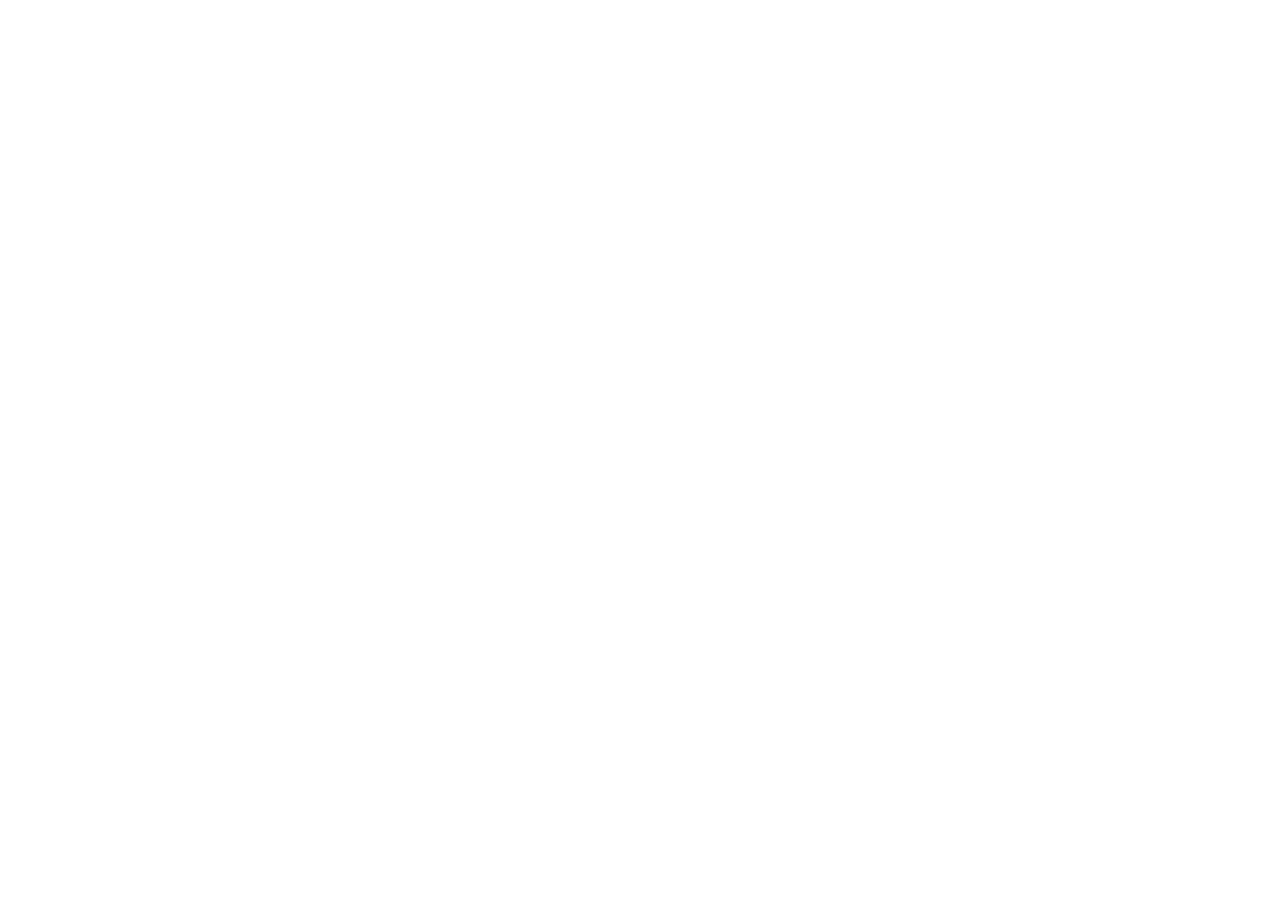
==== index.html @ 77e65579 "new project" ====
<!DOCTYPE html>
<html lang="en">
<head>
    <meta charset="UTF-8">
    <meta name="viewport" content="width=device-width, initial-scale=1.0">
    <title>Document</title>
</head>
<body>
    
</body>
</html>
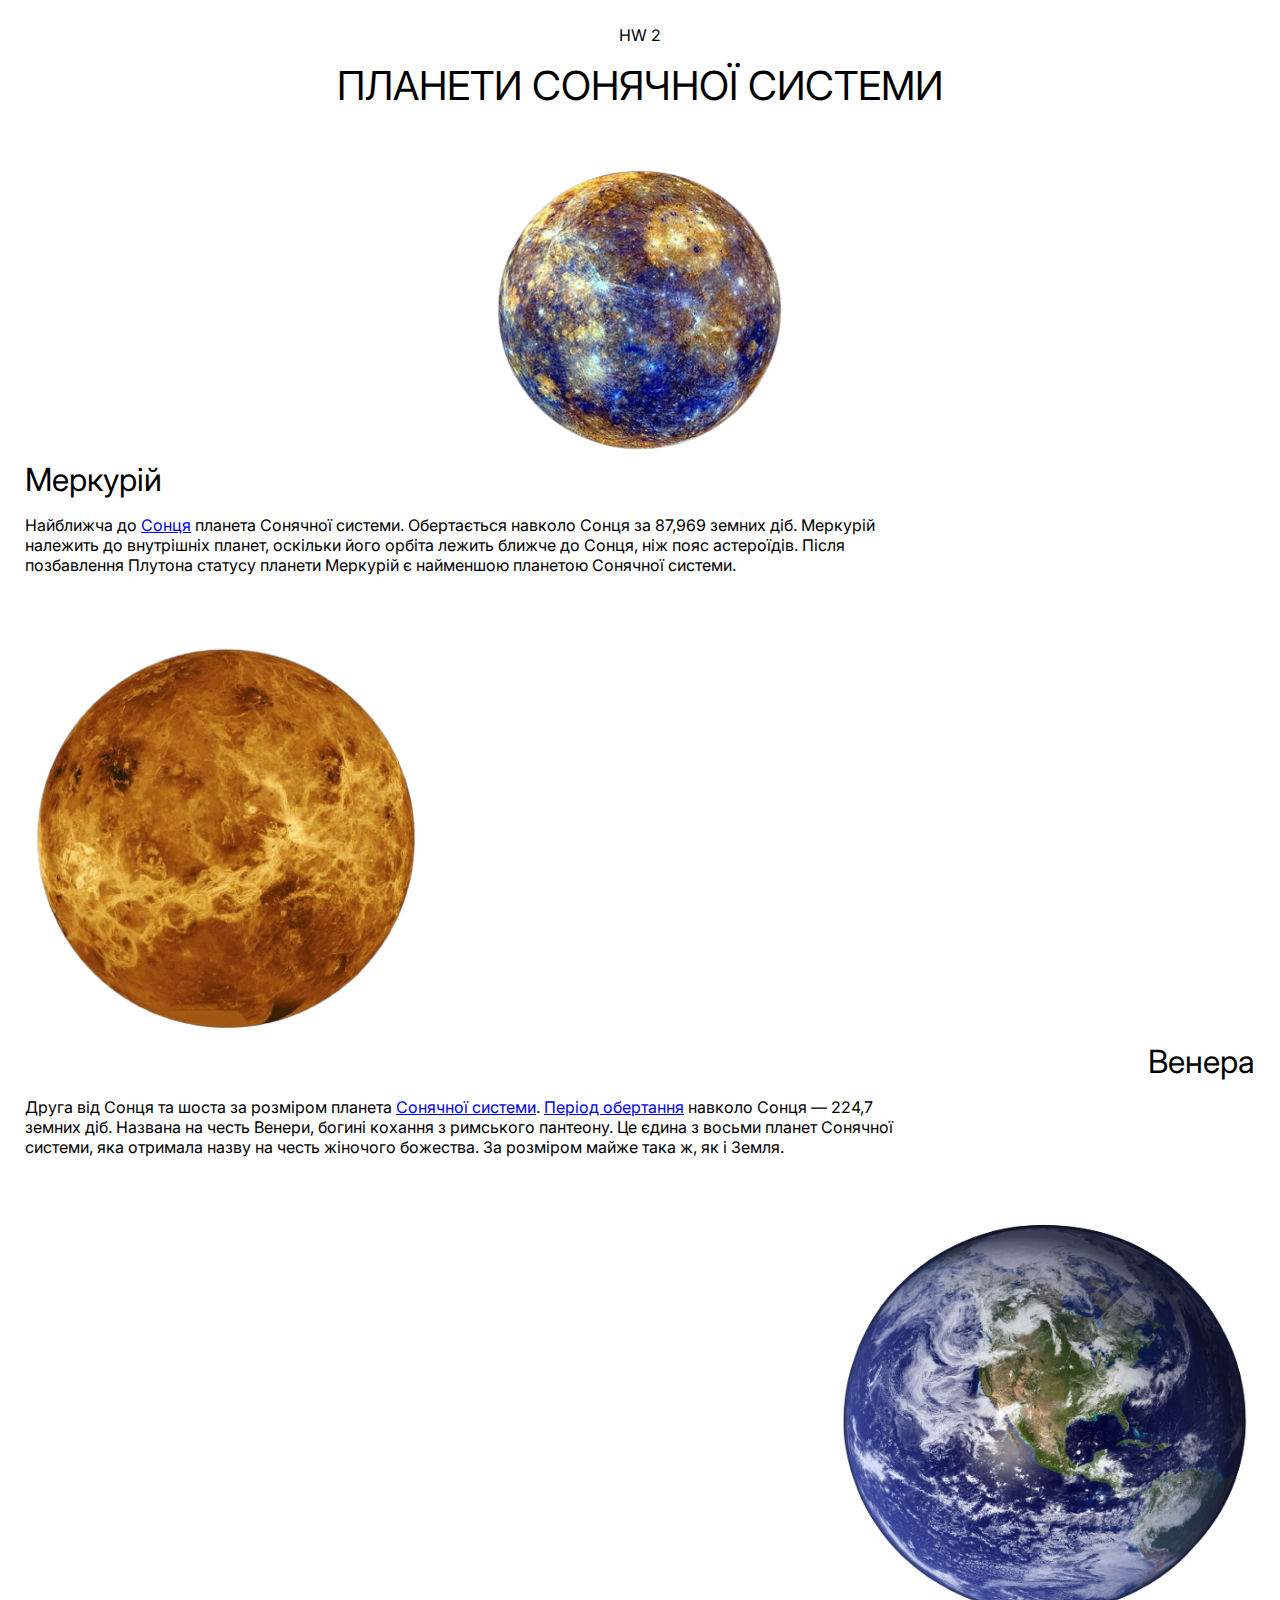
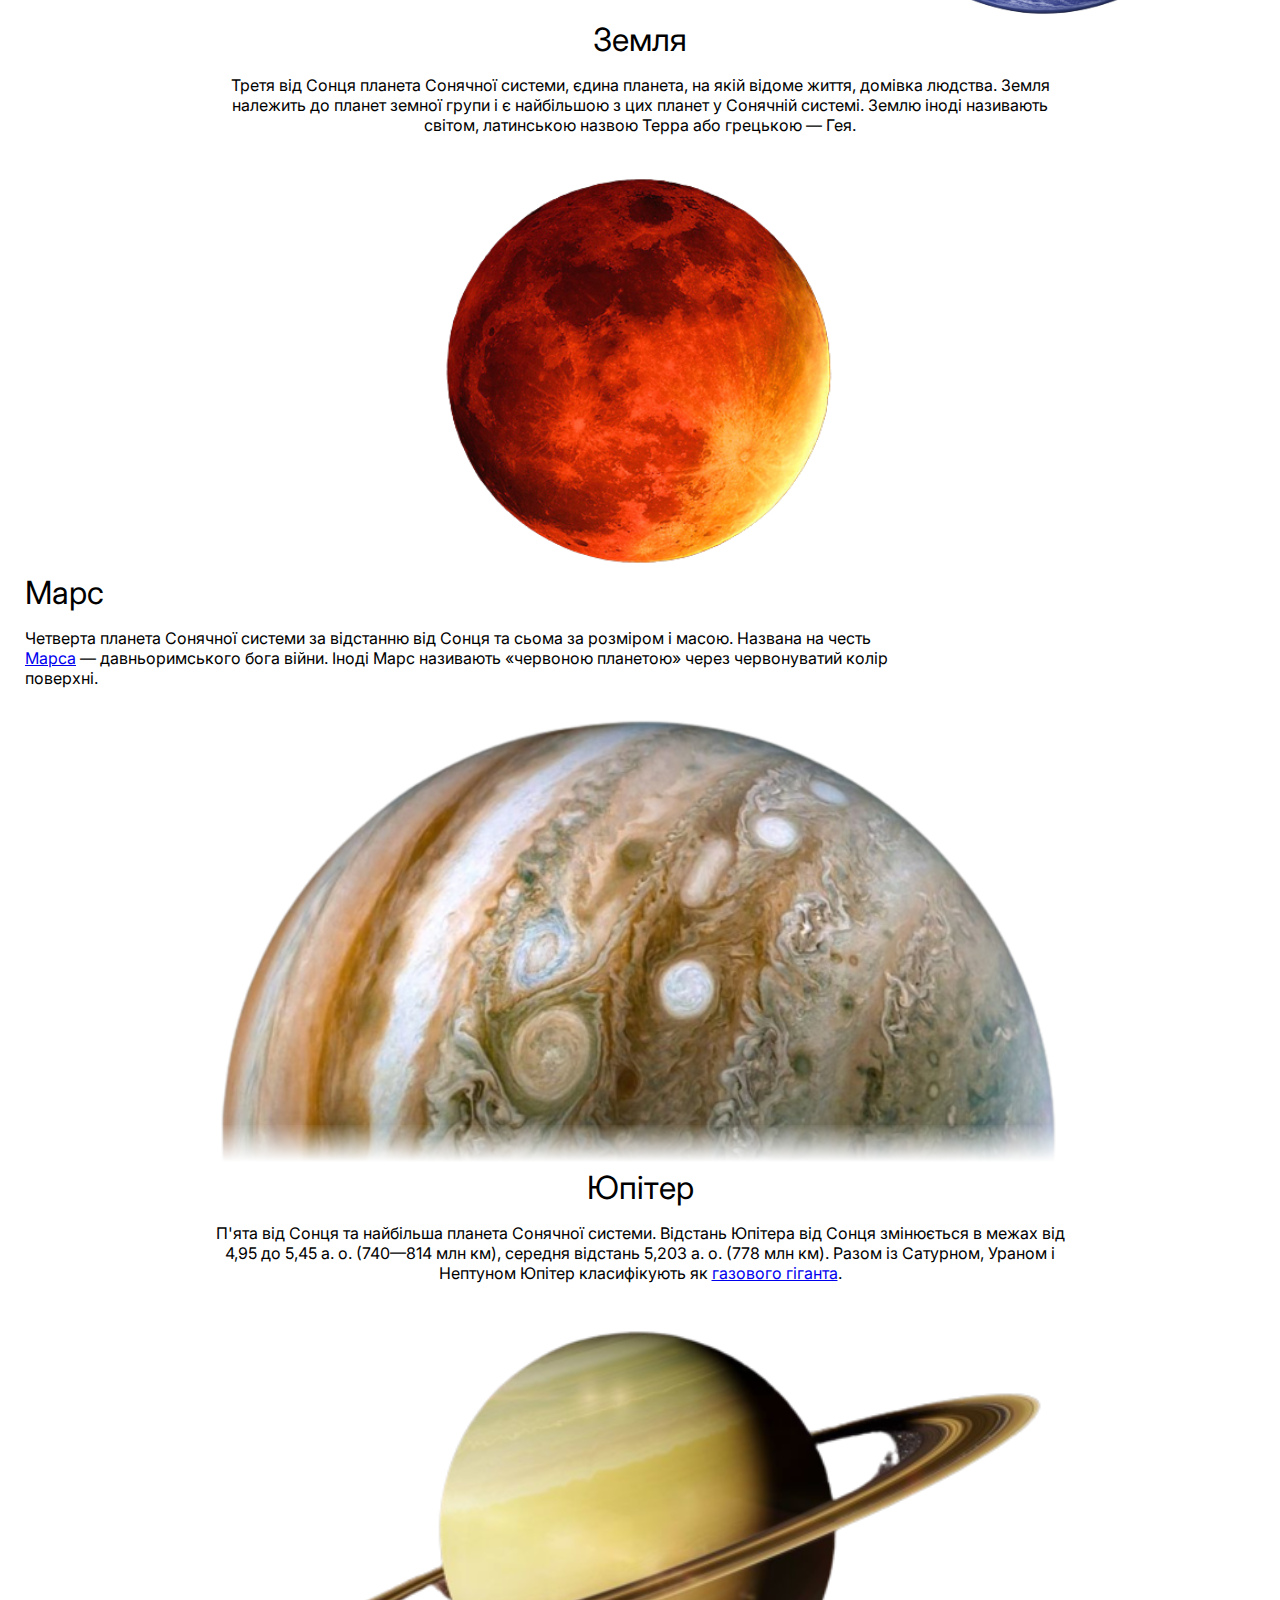
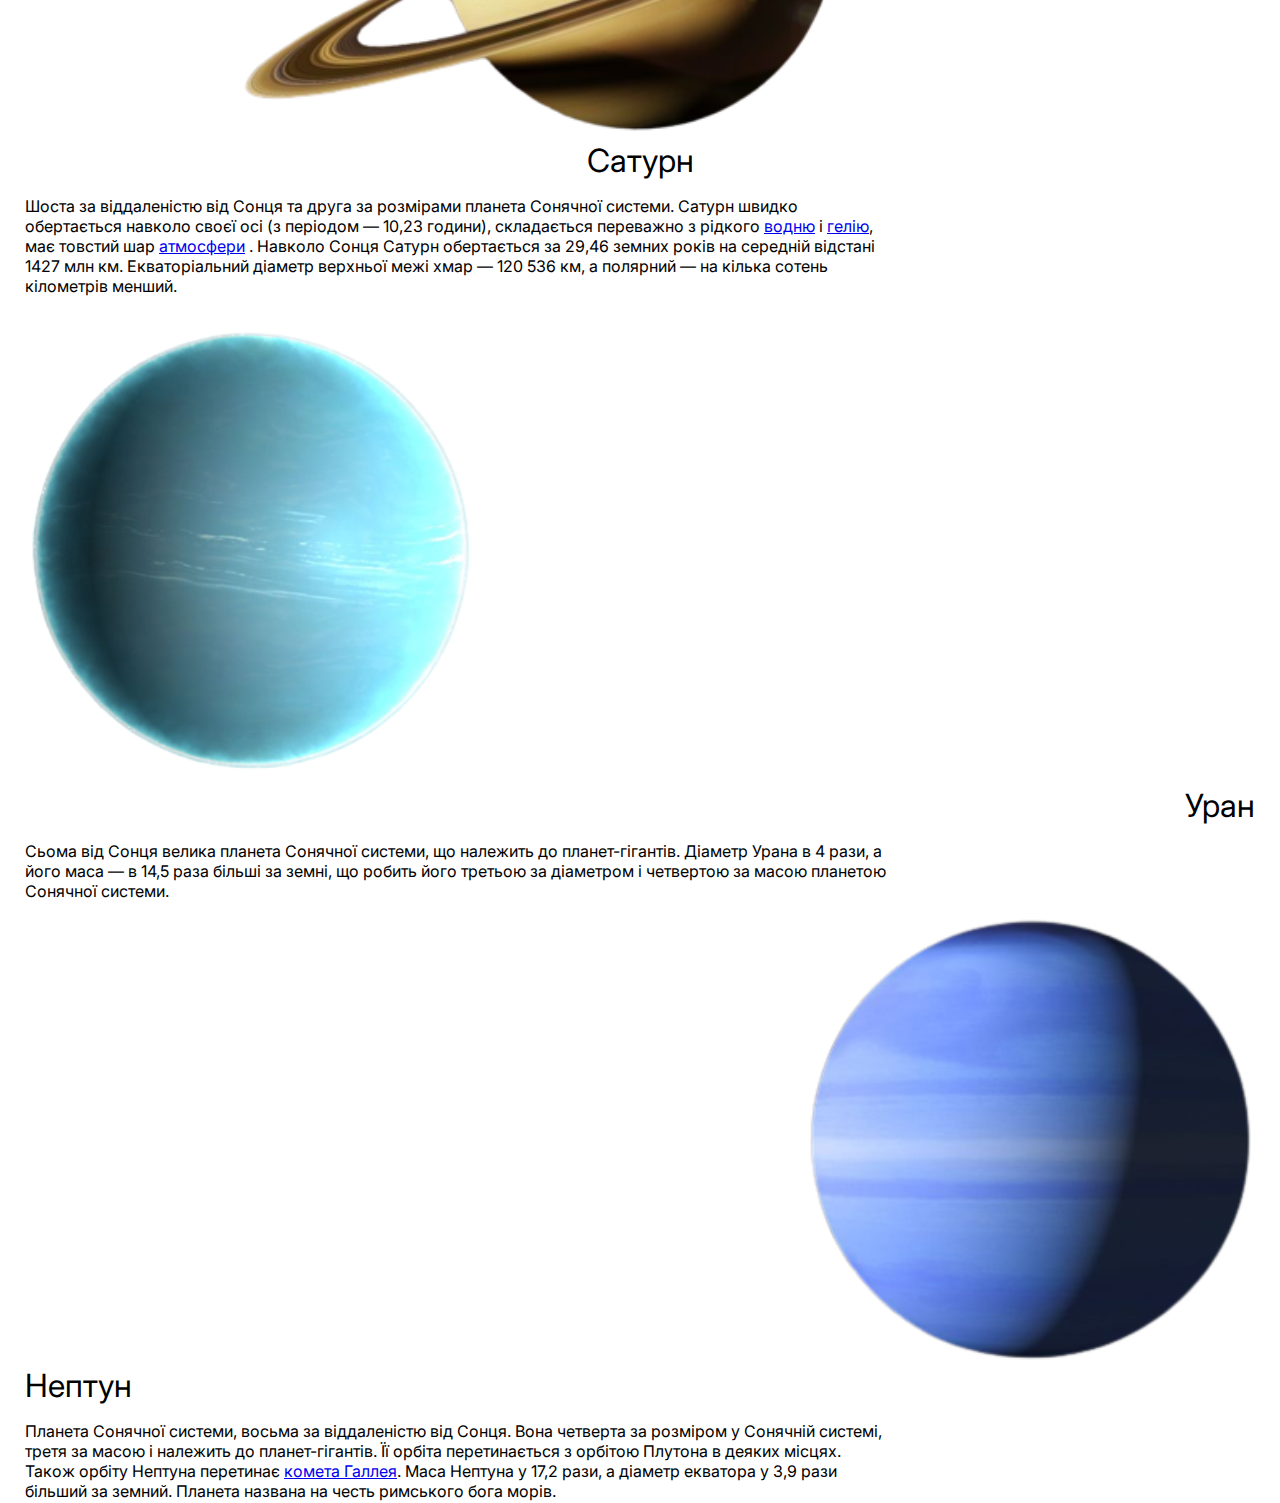
==== commit 59e81967: "First page figma" ====
--- a/index.html
+++ b/index.html
@@ -1,11 +1,126 @@
 <!DOCTYPE html>
 <html lang="en">
+
 <head>
     <meta charset="UTF-8">
     <meta name="viewport" content="width=device-width, initial-scale=1.0">
-    <title>Document</title>
+    <title>figma default</title>
+    <link rel="stylesheet" href="/style.css">
+    <link rel="preconnect" href="https://fonts.googleapis.com">
+    <link rel="preconnect" href="https://fonts.gstatic.com" crossorigin>
+    <link href="https://fonts.googleapis.com/css2?family=Inter&display=swap" rel="stylesheet">
 </head>
+
 <body>
-    
+    <header>
+        <div class="start">
+            <p>HW 2</p>
+        </div>
+        <div class="bigger">
+            <p1>ПЛАНЕТИ СОНЯЧНОЇ СИСТЕМИ</p1>
+        </div>
+    </header>
+    <container class="first">
+        <div class="merc">
+            <img class="picture" src="./img/merc.svg">
+        </div>
+        <div class="tag">
+            <p1>Меркурій</p1>
+        </div>
+        <p class="sun">Найближча до <a href="https://uk.wikipedia.org/wiki/Сонце">Сонця</a> планета Сонячної системи. Обертається навколо
+            Сонця за 87,969 земних діб. Меркурій належить до
+            внутрішніх планет, оскільки його орбіта лежить ближче до Сонця, ніж пояс астероїдів. Після позбавлення
+            Плутона статусу планети Меркурій є найменшою планетою Сонячної системи.
+        </p>
+    </container>
+    <container class="second">
+        <div class="ven">
+            <img class="picture" src="./img/venera.svg">
+        </div>
+        <div class="ones">
+            <p1>Венера</p1>
+        </div>
+        <p class="sun">Друга від Сонця та шоста за розміром планета
+            <a href="https://uk.wikipedia.org/wiki/Сонячна_система">Сонячної системи</a>.
+            <a href="https://uk.wikipedia.org/wiki/Період_обертання">Період обертання</a> навколо Сонця — 224,7 земних
+            діб. Названа на честь Венери, богині кохання з римського пантеону. Це єдина з восьми планет Сонячної
+            системи, яка отримала назву на честь жіночого божества. За розміром майже така ж, як і Земля.
+        </p>
+    </container>
+    <container class="third">
+        <div class="earth">
+            <img class="picture" src="./img/earth.svg">
+        </div>
+        <div class="hey">
+            <p1>Земля</p1>
+        </div>
+        <div class="text">
+            <p class="sun">Третя від Сонця планета Сонячної системи, єдина планета, на якій відоме життя, домівка
+                людства.
+                Земля належить до планет земної групи і є найбільшою з цих планет у Сонячній системі. Землю іноді
+                називають світом, латинською назвою Терра або грецькою — Гея.
+            </p>
+        </div>
+    </container>
+    <container class="fourth">
+        <div class="mars">
+            <img class="picture" src="./img/mars.svg">
+        </div>
+        <div class="tag">
+            <p1>Марс</p1>
+        </div>
+        <p class="sun">Четверта планета Сонячної системи за відстанню від Сонця та сьома за розміром і масою. Названа на честь 
+            <a href="https://ru.wikipedia.org/wiki/Марс">Марса</a>  — давньоримського бога війни. Іноді Марс називають «червоною планетою» через червонуватий колір поверхні.
+        </p>
+    </container>
+    <container class="fifth">
+        <div class="yup">
+            <img class="picture" src="./img/yup.svg">
+        </div>
+        <div class="hey">
+            <p1>Юпітер</p1>
+        </div>
+        <div class="text">
+            <p class="sun">П'ята від Сонця та найбільша планета Сонячної системи. Відстань Юпітера від Сонця змінюється в межах від 4,95 до 5,45 а. о. (740—814 млн км), середня відстань 5,203 а. о. (778 млн км). Разом із Сатурном, Ураном і Нептуном Юпітер класифікують як 
+                <a href="https://uk.wikipedia.org/wiki/Газові_гіганти">газового гіганта</a>.    
+            </p>
+        </div>
+    </container>
+    <container class="sixth">
+        <div class="saturn">
+            <img class="picture" src="./img/saturn.svg">
+        </div>
+        <div class="hey">
+            <p1>Сатурн</p1>
+        </div>
+        <p class="sun">Шоста за віддаленістю від Сонця та друга за розмірами планета Сонячної системи. Сатурн швидко обертається навколо своєї осі (з періодом — 10,23 години), складається переважно з рідкого 
+            <a href="https://uk.wikipedia.org/wiki/Водень">водню</a> і 
+            <a href="https://uk.wikipedia.org/wiki/Гелій">гелію</a>, має товстий шар 
+            <a href="https://uk.wikipedia.org/wiki/Атмосфера_Землі">атмосфери</a> . Навколо Сонця Сатурн обертається за 29,46 земних років на середній відстані 1427 млн км. Екваторіальний діаметр верхньої межі хмар — 120 536 км, а полярний — на кілька сотень кілометрів менший.
+        </p>
+    </container>
+    <container class="seventh">
+        <div class="uran">
+            <img class="picture" src="./img/uran.svg">
+        </div>
+        <div class="ones">
+            <p1>Уран</p1>
+        </div>
+        <p class="sun">Сьома від Сонця велика планета Сонячної системи, що належить до планет-гігантів. 
+            Діаметр Урана в 4 рази, а його маса — в 14,5 раза більші за земні, що робить його третьою за діаметром і четвертою за масою планетою Сонячної системи.
+        </p>
+    </container>
+    <container class="eighth">
+        <div class="neptun">
+            <img class="picture" src="./img/neptun.svg">
+        </div>
+        <div class="tag">
+            <p1>Нептун</p1>
+        </div>
+            <p class="sun">Планета Сонячної системи, восьма за віддаленістю від Сонця. Вона четверта за розміром у Сонячній системі, третя за масою і належить до планет-гігантів. Її орбіта перетинається з орбітою Плутона в деяких місцях. Також орбіту Нептуна перетинає 
+                <a href="https://uk.wikipedia.org/wiki/Комета_Галлея">комета Галлея</a>. Маса Нептуна у 17,2 рази, а діаметр екватора у 3,9 рази більший за земний. Планета названа на честь римського бога морів.
+            </p>
+    </container>
 </body>
+
 </html>--- a/style.css
+++ b/style.css
@@ -0,0 +1,101 @@
+/* global */
+body {
+    font-family: 'Inter', sans-serif;
+    margin: 25px;
+}
+
+/* header */
+.start {
+    text-align: center;
+}
+
+.bigger {
+    text-align: center;
+    font-size: 40px;
+}
+
+/* Меркурій */
+
+.merc {
+    display: flex;
+    justify-content: center;
+    padding-top: 50px;
+}
+
+.tag {
+font-size: 32px;
+}
+
+.sun {
+    width: 868px;
+    height: 57px;
+    top: 494px;
+}
+
+/* venera */
+
+.ven {
+    padding-top: 50px;
+}
+
+.ones {
+    font-size: 32px;
+    display: flex;
+    justify-content: end;
+}
+
+/* earth */
+
+.earth {
+    display: flex;
+    justify-content: end;
+    padding-top: 50px;
+}
+
+.hey {
+    font-size: 32px;
+    display: flex;
+    justify-content: center;
+}
+
+.text {
+    text-align: center;
+    display: flex;
+    justify-content: center;
+}
+
+/* mars */
+
+.mars {
+    display: flex;
+    justify-content: center;
+    padding-top: 25px;
+}
+
+/* yup */
+
+.yup {
+    display: flex;
+    justify-content: center;
+}
+
+/* saturn */
+
+.saturn {
+    display: flex;
+    justify-content: center;
+    padding-top: 25px;
+}
+
+/* uran */
+
+.uran {
+    padding-top: 55px;
+}
+
+/* neptun */
+
+.neptun {
+    display: flex;
+    justify-content: end;
+}